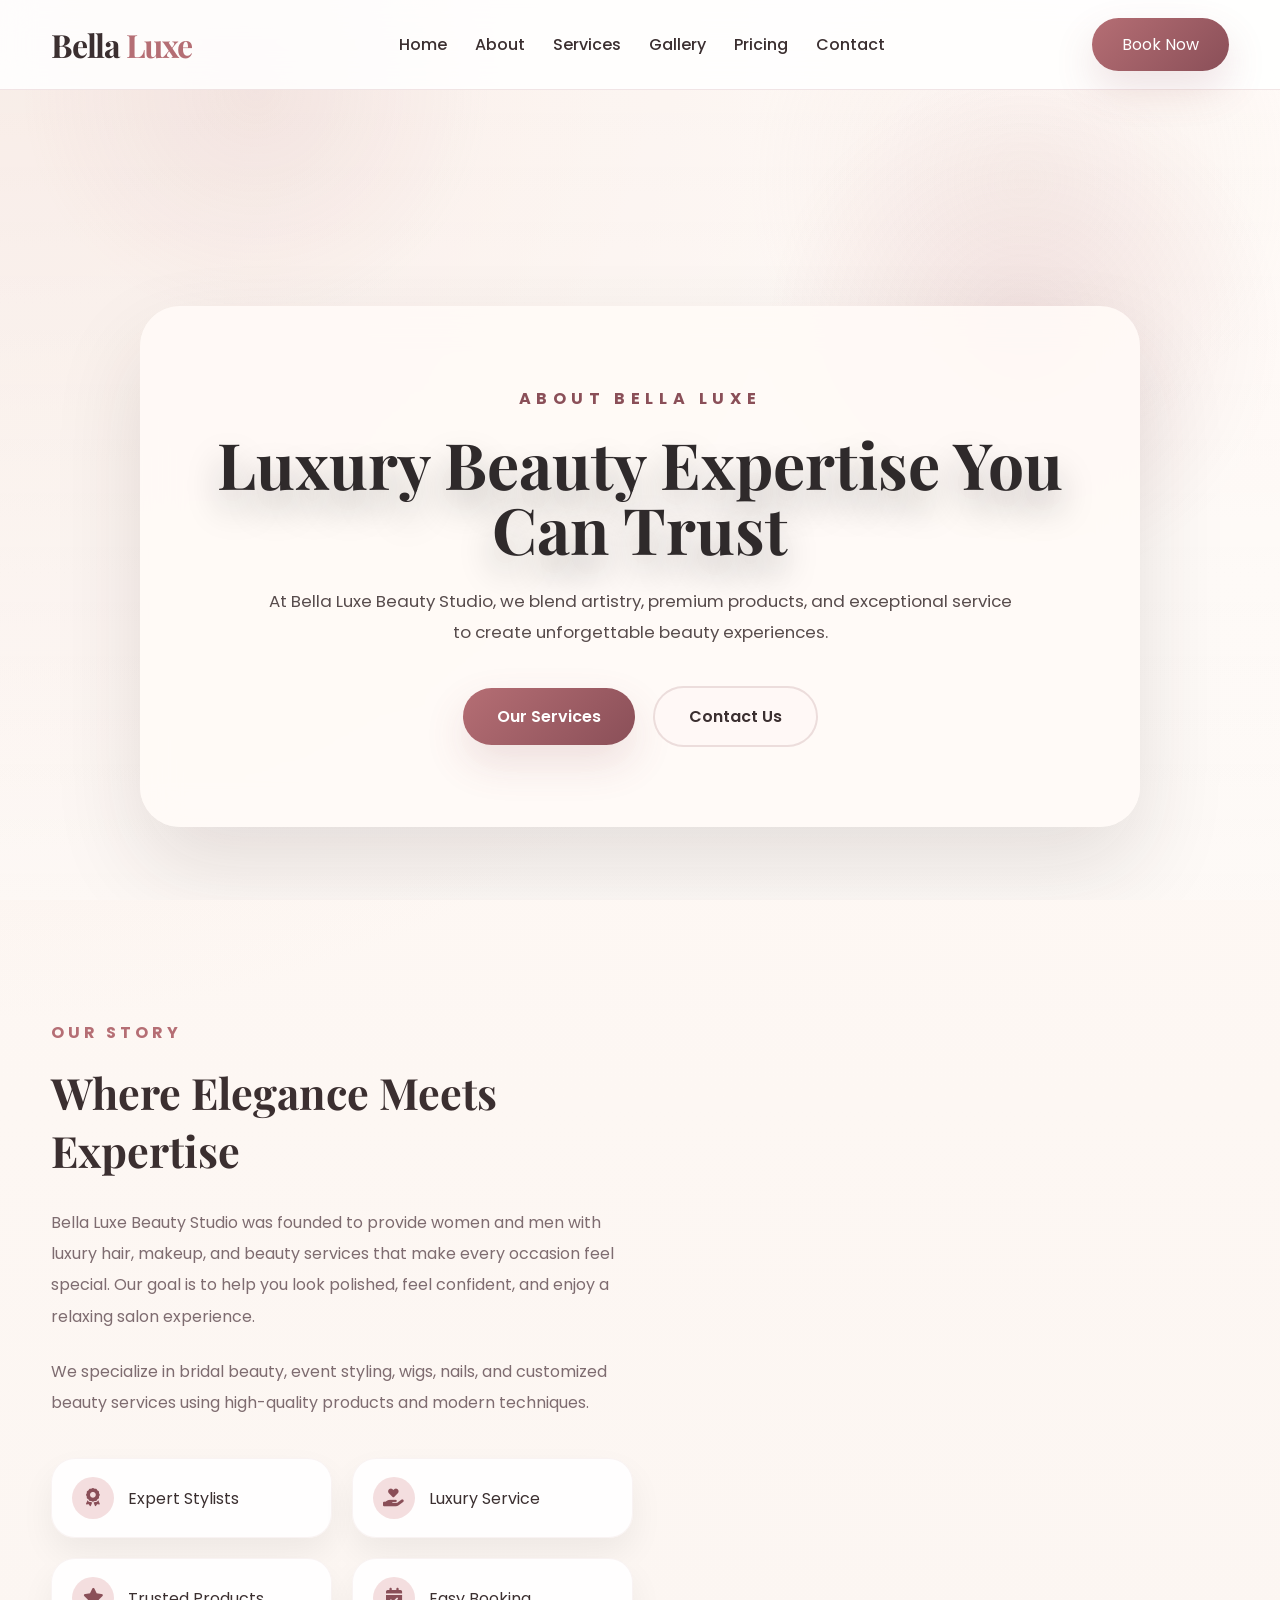
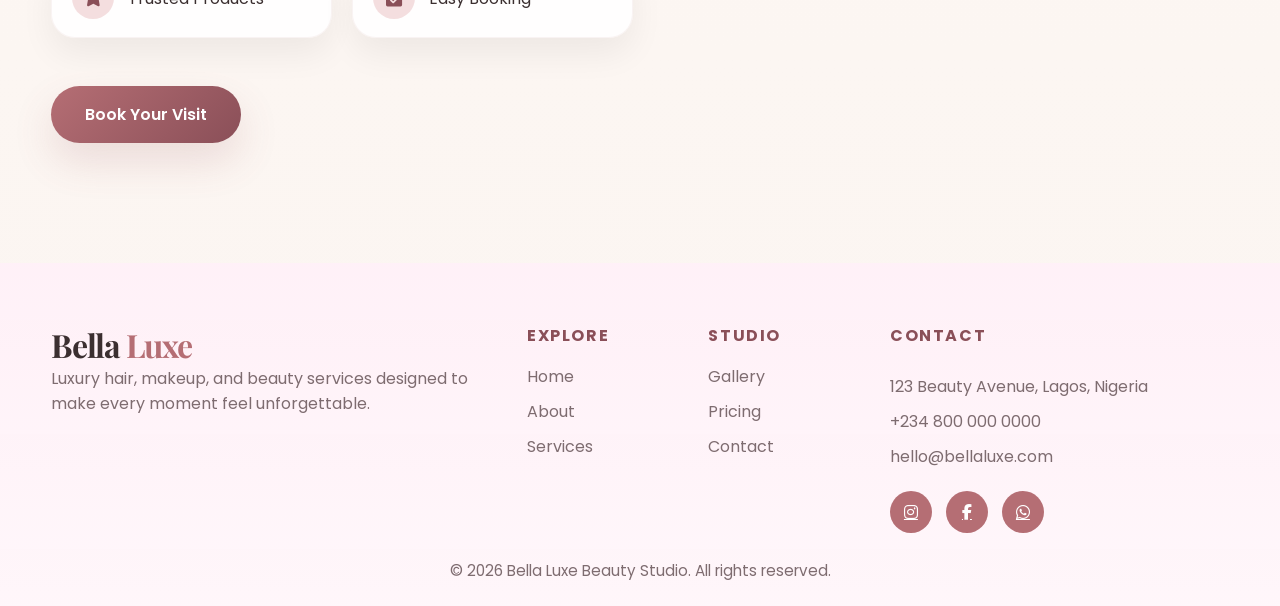
==== about.html @ d99e4353 "Initial commit" ====
<!DOCTYPE html>
<html lang="en">
<head>
    <meta charset="UTF-8">
    <meta name="viewport" content="width=device-width, initial-scale=1.0">
    <title>About | Bella Luxe Beauty Studio</title>
    <link rel="preconnect" href="https://fonts.googleapis.com">
    <link rel="preconnect" href="https://fonts.gstatic.com" crossorigin>
    <link href="https://fonts.googleapis.com/css2?family=Playfair+Display:wght@600;700&family=Poppins:wght@300;400;500;600&display=swap" rel="stylesheet">
    <link rel="stylesheet" href="css/style.css">
    <link rel="stylesheet" href="https://cdnjs.cloudflare.com/ajax/libs/font-awesome/6.7.2/css/all.min.css">
</head>
<body>
<header>
<nav class="navbar">
    <div class="logo">Bella <span>Luxe</span></div>
    <ul class="nav-links">
        <li><a href="index.html">Home</a></li>
        <li><a href="about.html">About</a></li>
        <li><a href="services.html">Services</a></li>
        <li><a href="gallery.html">Gallery</a></li>
        <li><a href="pricing.html">Pricing</a></li>
        <li><a href="contact.html">Contact</a></li>
    </ul>
    <a href="contact.html" class="book-btn">Book Now</a>
</nav>
</header>
<section class="hero">
    <div class="overlay"></div>
    <div class="hero-content">
        <h3>About Bella Luxe</h3>
        <h1>Luxury Beauty Expertise You Can Trust</h1>
        <p>At Bella Luxe Beauty Studio, we blend artistry, premium products, and exceptional service to create unforgettable beauty experiences.</p>
        <div class="hero-buttons">
            <a href="services.html" class="btn">Our Services</a>
            <a href="contact.html" class="btn-outline">Contact Us</a>
        </div>
    </div>
</section>
<section class="about">
    <div class="about-content">
        <h4>OUR STORY</h4>
        <h2>Where Elegance Meets Expertise</h2>
        <p>Bella Luxe Beauty Studio was founded to provide women and men with luxury hair, makeup, and beauty services that make every occasion feel special. Our goal is to help you look polished, feel confident, and enjoy a relaxing salon experience.</p>
        <p>We specialize in bridal beauty, event styling, wigs, nails, and customized beauty services using high-quality products and modern techniques.</p>
        <div class="about-features">
            <div class="feature"><i class="fa-solid fa-award"></i><span>Expert Stylists</span></div>
            <div class="feature"><i class="fa-solid fa-hand-holding-heart"></i><span>Luxury Service</span></div>
            <div class="feature"><i class="fa-solid fa-star"></i><span>Trusted Products</span></div>
            <div class="feature"><i class="fa-solid fa-calendar-check"></i><span>Easy Booking</span></div>
        </div>
        <a href="contact.html" class="btn">Book Your Visit</a>
    </div>
</section>
<footer class="footer">
    <div class="footer-container">
        <div class="footer-brand">
            <div class="logo">Bella <span>Luxe</span></div>
            <p>Luxury hair, makeup, and beauty services designed to make every moment feel unforgettable.</p>
        </div>
        <div class="footer-links">
            <div>
                <h4>Explore</h4>
                <a href="index.html">Home</a>
                <a href="about.html">About</a>
                <a href="services.html">Services</a>
            </div>
            <div>
                <h4>Studio</h4>
                <a href="gallery.html">Gallery</a>
                <a href="pricing.html">Pricing</a>
                <a href="contact.html">Contact</a>
            </div>
        </div>
        <div class="footer-contact">
            <h4>Contact</h4>
            <p>123 Beauty Avenue, Lagos, Nigeria</p>
            <p>+234 800 000 0000</p>
            <p>hello@bellaluxe.com</p>
            <div class="social-icons">
                <a href="#" aria-label="Instagram"><i class="fa-brands fa-instagram"></i></a>
                <a href="#" aria-label="Facebook"><i class="fa-brands fa-facebook-f"></i></a>
                <a href="#" aria-label="WhatsApp"><i class="fa-brands fa-whatsapp"></i></a>
            </div>
        </div>
    </div>
    <p class="footer-copy">© 2026 Bella Luxe Beauty Studio. All rights reserved.</p>
</footer>
<script src="js/script.js"></script>
</body>
</html>
---- css/style.css ----
﻿/* ===========================
   BELLA LUXE AESTHETIC STYLES
=========================== */
:root {
    --bg: #fbf5f1;
    --surface: #ffffff;
    --surface-soft: #fff8f3;
    --surface-border: rgba(179, 110, 116, 0.18);
    --text: #3b2f30;
    --text-muted: #7e6c70;
    --accent: #b56e74;
    --accent-soft: #f4dedf;
    --accent-strong: #8a4f58;
    --highlight: #d6b1a6;
    --shadow: 0 18px 50px rgba(47, 36, 37, 0.07);
    --radius: 28px;
    --transition: 0.35s ease;
}

* {
    margin: 0;
    padding: 0;
    box-sizing: border-box;
}

html {
    scroll-behavior: smooth;
}

body {
    min-height: 100vh;
    font-family: 'Poppins', sans-serif;
    color: var(--text);
    overflow-x: hidden;
    background: radial-gradient(circle at top left, rgba(245, 229, 222, 0.9), transparent 40%),
                linear-gradient(180deg, #fff9f5 0%, #fbf5f1 100%);
}

img {
    max-width: 100%;
    display: block;
}

a {
    color: inherit;
}

button,
input,
textarea,
select {
    font: inherit;
}

body::before {
    content: '';
    position: fixed;
    inset: 0;
    background: radial-gradient(circle at 20% 10%, rgba(181, 110, 116, 0.12), transparent 18%),
                radial-gradient(circle at 80% 20%, rgba(214, 177, 166, 0.16), transparent 22%);
    pointer-events: none;
    z-index: -1;
}

/* ===========================
   HEADER
=========================== */

header {
    position: fixed;
    inset: 0 0 auto 0;
    z-index: 999;
    width: 100%;
    background: rgba(255, 255, 255, 0.88);
    backdrop-filter: blur(16px);
    border-bottom: 1px solid rgba(179, 110, 116, 0.18);
}

.navbar {
    width: min(1180px, 92%);
    margin: auto;
    display: flex;
    align-items: center;
    justify-content: space-between;
    gap: 24px;
    padding: 18px 0;
}

.logo {
    font-family: 'Playfair Display', serif;
    font-size: 2rem;
    font-weight: 700;
    letter-spacing: -.04em;
}

.logo span {
    color: var(--accent);
}

.nav-links {
    display: flex;
    gap: 28px;
    list-style: none;
    align-items: center;
}

.nav-links a {
    color: var(--text);
    text-decoration: none;
    font-weight: 500;
    transition: color var(--transition);
}

.nav-links a:hover,
.nav-links a:focus {
    color: var(--accent);
}

.book-btn {
    display: inline-flex;
    align-items: center;
    justify-content: center;
    padding: 14px 30px;
    background: linear-gradient(135deg, var(--accent), var(--accent-strong));
    color: #fff;
    border-radius: 999px;
    text-decoration: none;
    box-shadow: 0 18px 40px rgba(147, 79, 88, 0.16);
    transition: transform var(--transition), box-shadow var(--transition);
}

.book-btn:hover {
    transform: translateY(-2px);
    box-shadow: 0 24px 48px rgba(147, 79, 88, 0.2);
}

.menu-btn {
    display: none;
    font-size: 1.9rem;
    color: var(--accent);
    cursor: pointer;
}

/* ===========================
   HERO
=========================== */

.hero {
    min-height: calc(100vh - 86px);
    margin-top: 86px;
    position: relative;
    display: grid;
    place-items: center;
    background: linear-gradient(180deg, rgba(255,255,255,0.22), rgba(255,255,255,0.28)),
                url('https://images.unsplash.com/photo-1494790108377-be9c29b29330?auto=format&fit=crop&w=1600&q=80') center/cover no-repeat;
    overflow: hidden;
}

.hero::after {
    content: '';
    position: absolute;
    inset: 0;
    background: radial-gradient(circle at 80% 30%, rgba(181, 110, 116, 0.14), transparent 22%);
}

.hero-content {
    position: relative;
    z-index: 2;
    width: min(1000px, 92%);
    text-align: center;
    color: #2f2a2b;
    padding: 80px 36px;
    border-radius: 40px;
    backdrop-filter: blur(18px);
    background: rgba(255, 250, 247, 0.92);
    box-shadow: 0 40px 90px rgba(47, 36, 37, 0.12);
}

.hero h3 {
    font-size: 1rem;
    letter-spacing: 0.35em;
    text-transform: uppercase;
    margin-bottom: 20px;
    color: var(--accent-strong);
}

.hero h1 {
    font-family: 'Playfair Display', serif;
    font-size: clamp(3rem, 5vw, 5.4rem);
    line-height: 1.02;
    margin-bottom: 24px;
    text-shadow: 0 18px 35px rgba(0,0,0,.28);
}

.hero p {
    font-size: 1.05rem;
    max-width: 760px;
    margin: 0 auto 38px;
    color: rgba(59, 47, 48, 0.86);
    line-height: 1.85;
}

.hero-buttons {
    display: flex;
    justify-content: center;
    align-items: center;
    gap: 18px;
    flex-wrap: wrap;
}

.btn,
.btn-outline {
    display: inline-flex;
    align-items: center;
    justify-content: center;
    padding: 16px 34px;
    border-radius: 999px;
    font-weight: 600;
    transition: all var(--transition);
    text-decoration: none;
}

.btn {
    background: linear-gradient(135deg, var(--accent), var(--accent-strong));
    color: #fff;
    box-shadow: 0 18px 40px rgba(147, 79, 88, 0.16);
}

.btn:hover {
    transform: translateY(-2px);
}

.btn-outline {
    border: 2px solid rgba(149, 96, 102, 0.18);
    color: var(--text);
    background: rgba(255, 249, 246, 0.88);
}

.btn-outline:hover {
    background: rgba(255,255,255,0.95);
    color: var(--accent-strong);
}

/* ===========================
   WELCOME
=========================== */

.welcome {
    width: min(1180px, 90%);
    max-width: 1100px;
    margin: 100px auto 0;
    text-align: center;
}

.welcome h2 {
    font-family: 'Playfair Display', serif;
    font-size: clamp(2.4rem, 3vw, 3.2rem);
    color: var(--accent);
    margin-bottom: 20px;
}

.welcome p {
    max-width: 720px;
    margin: 0 auto;
    font-size: 1.08rem;
    color: var(--text-muted);
    line-height: 1.9;
}

/* ===========================
   ABOUT
=========================== */

.about {
    width: min(1180px, 92%);
    margin: 120px auto;
    display: grid;
    grid-template-columns: 1.05fr 0.95fr;
    gap: 70px;
    align-items: center;
}

.about-image {
    position: relative;
}

.about-image::before {
    content: '';
    position: absolute;
    inset: -18px 12px 12px -18px;
    background: rgba(179, 110, 116, 0.08);
    border-radius: 30px;
    z-index: -1;
}

.about-image img {
    width: 100%;
    border-radius: 32px;
    object-fit: cover;
    box-shadow: var(--shadow);
}

.about-content h4 {
    color: var(--accent);
    letter-spacing: 0.25em;
    margin-bottom: 18px;
    text-transform: uppercase;
}

.about-content h2 {
    font-family: 'Playfair Display', serif;
    font-size: clamp(2.7rem, 3vw, 3.6rem);
    margin-bottom: 28px;
}

.about-content p {
    margin-bottom: 24px;
    color: var(--text-muted);
    line-height: 1.95;
}

.about-features {
    display: grid;
    grid-template-columns: repeat(2, minmax(0, 1fr));
    gap: 20px;
    margin: 40px 0;
}

.feature {
    display: flex;
    align-items: center;
    gap: 14px;
    background: rgba(255, 255, 255, 0.88);
    border: 1px solid rgba(179, 110, 116, 0.08);
    border-radius: 24px;
    padding: 18px 20px;
    box-shadow: 0 16px 34px rgba(0, 0, 0, 0.06);
}

.feature i {
    width: 42px;
    height: 42px;
    display: grid;
    place-items: center;
    border-radius: 50%;
    background: var(--accent-soft);
    color: var(--accent-strong);
    font-size: 1.15rem;
}

.about-content .btn {
    margin-top: 8px;
}

/* ===========================
   SERVICES
=========================== */

.services {
    width: min(1180px, 92%);
    margin: 120px auto;
}

.section-title {
    text-align: center;
    max-width: 760px;
    margin: auto 0 65px;
}

.section-title h4 {
    color: var(--accent);
    letter-spacing: 0.3em;
    text-transform: uppercase;
    margin-bottom: 12px;
}

.section-title h2 {
    font-family: 'Playfair Display', serif;
    font-size: clamp(2.6rem, 3vw, 3.4rem);
    margin-bottom: 18px;
}

.section-title p {
    color: var(--text-muted);
    line-height: 1.9;
}

.services-grid {
    display: grid;
    grid-template-columns: repeat(auto-fit, minmax(260px, 1fr));
    gap: 28px;
}

.service-card {
    background: rgba(255,255,255,0.92);
    padding: 40px 32px;
    border-radius: 32px;
    text-align: center;
    border: 1px solid rgba(179, 110, 116, 0.08);
    box-shadow: var(--shadow);
    transition: transform var(--transition), box-shadow var(--transition);
}

.service-card:hover {
    transform: translateY(-10px);
    box-shadow: 0 30px 70px rgba(0, 0, 0, 0.12);
}

.service-icon {
    width: 90px;
    height: 90px;
    margin: auto 0 24px;
    border-radius: 50%;
    background: var(--accent-soft);
    display: grid;
    place-items: center;
}

.service-icon i {
    color: var(--accent-strong);
    font-size: 2rem;
}

.service-card h3 {
    margin-bottom: 14px;
    font-size: 1.45rem;
}

.service-card p {
    color: var(--text-muted);
    line-height: 1.8;
}

/* ===========================
   GALLERY
=========================== */

.gallery {
    width: min(1180px, 92%);
    margin: 120px auto;
}

.gallery-grid {
    display: grid;
    grid-template-columns: repeat(3, minmax(0, 1fr));
    gap: 22px;
}

.gallery-item {
    position: relative;
    overflow: hidden;
    border-radius: 28px;
    min-height: 320px;
    background: linear-gradient(180deg, rgba(255,255,255,0.08), rgba(255,255,255,0.02));
}

.gallery-item.large {
    grid-row: span 2;
}

.gallery-item img {
    width: 100%;
    height: 100%;
    object-fit: cover;
    transition: transform 0.7s ease;
}

.gallery-overlay {
    position: absolute;
    inset: 0;
    display: grid;
    place-items: center;
    background: linear-gradient(180deg, rgba(179, 110, 116, 0.08), rgba(179, 110, 116, 0.45));
    opacity: 0;
    transition: opacity 0.35s ease;
}

.gallery-overlay h3 {
    color: #fff;
    font-family: 'Playfair Display', serif;
    font-size: 1.8rem;
    text-align: center;
    padding: 0 16px;
}

.gallery-item:hover img {
    transform: scale(1.12);
}

.gallery-item:hover .gallery-overlay {
    opacity: 1;
}

/* ===========================
   PRICING
=========================== */

.pricing {
    width: min(1180px, 92%);
    margin: 120px auto;
}

.pricing-grid {
    display: grid;
    grid-template-columns: repeat(auto-fit, minmax(260px, 1fr));
    gap: 30px;
}

.price-card {
    background: rgba(255,255,255,0.96);
    padding: 44px 36px;
    border-radius: 32px;
    text-align: center;
    border: 1px solid rgba(179, 110, 116, 0.08);
    box-shadow: var(--shadow);
    transition: transform var(--transition), box-shadow var(--transition);
}

.price-card:hover {
    transform: translateY(-10px);
    box-shadow: 0 32px 72px rgba(0, 0, 0, 0.12);
}

.price-card h3 {
    font-size: 1.5rem;
    margin-bottom: 18px;
}

.price-card h1 {
    color: var(--accent);
    font-size: 3rem;
    margin-bottom: 24px;
}

.price-card ul {
    list-style: none;
    margin-bottom: 36px;
    padding: 0;
}

.price-card ul li {
    margin: 14px 0;
    color: var(--text-muted);
    line-height: 1.8;
}

.price-card ul li::before {
    content: '✔';
    color: var(--accent);
    margin-right: 10px;
}

.featured {
    position: relative;
    border: 2px solid rgba(179, 110, 116, 0.14);
}

.featured::before {
    content: '';
    position: absolute;
    inset: 0;
    border-radius: inherit;
    background: rgba(179, 110, 116, 0.03);
    pointer-events: none;
}

.popular {
    position: absolute;
    top: -16px;
    left: 50%;
    transform: translateX(-50%);
    background: var(--accent);
    color: white;
    padding: 10px 22px;
    border-radius: 999px;
    font-size: 0.9rem;
    font-weight: 700;
}

/* ===========================
   TESTIMONIALS
=========================== */

.testimonials {
    width: min(1180px, 92%);
    margin: 120px auto;
}

.testimonial-grid {
    display: grid;
    grid-template-columns: repeat(auto-fit, minmax(280px, 1fr));
    gap: 28px;
}

.testimonial-card {
    background: rgba(255,255,255,0.95);
    padding: 40px 34px;
    border-radius: 32px;
    text-align: center;
    box-shadow: var(--shadow);
    transition: transform var(--transition), box-shadow var(--transition);
}

.testimonial-card:hover {
    transform: translateY(-8px);
    box-shadow: 0 26px 62px rgba(0, 0, 0, 0.12);
}

.testimonial-card img {
    width: 100px;
    height: 100px;
    border-radius: 50%;
    object-fit: cover;
    margin: 0 auto 20px;
    border: 6px solid rgba(255,255,255,0.75);
}

.testimonial-card h3 {
    margin-bottom: 14px;
}

.stars {
    color: #ffd166;
    font-size: 1.2rem;
    margin-bottom: 16px;
}

.testimonial-card p {
    color: var(--text-muted);
    line-height: 1.9;
}

/* ===========================
   BOOKING
=========================== */

.booking {
    background: linear-gradient(180deg, rgba(255, 239, 247, 0.9), rgba(255, 245, 250, 0.9));
    padding: 100px 0;
}

.booking-content {
    width: min(820px, 92%);
    margin: auto;
    text-align: center;
    background: rgba(255,255,255,0.94);
    border-radius: 40px;
    padding: 58px 40px;
    box-shadow: var(--shadow);
}

.booking-content h4 {
    color: var(--accent);
    letter-spacing: 0.3em;
    text-transform: uppercase;
    margin-bottom: 18px;
}

.booking-content h2 {
    font-family: 'Playfair Display', serif;
    font-size: clamp(2.6rem, 3vw, 3.4rem);
    margin-bottom: 20px;
}

.booking-content p {
    color: var(--text-muted);
    margin-bottom: 38px;
    line-height: 1.9;
}

.booking-form {
    display: grid;
    gap: 18px;
}

.booking-form input,
.booking-form select,
.booking-form textarea {
    width: 100%;
    padding: 18px 20px;
    background: #fff;
    border: 1px solid rgba(179, 110, 116, 0.16);
    border-radius: 18px;
    color: var(--text);
    outline: none;
    transition: border-color var(--transition), box-shadow var(--transition);
}

.booking-form input:focus,
.booking-form select:focus,
.booking-form textarea:focus {
    border-color: rgba(179, 110, 116, 0.4);
    box-shadow: 0 0 0 4px rgba(179, 110, 116, 0.08);
}

.booking-form textarea {
    min-height: 150px;
    resize: vertical;
}

.booking-form button {
    width: fit-content;
    justify-self: center;
}

/* ===========================
   CONTACT
=========================== */

.contact {
    width: min(1180px, 92%);
    margin: 120px auto 180px;
}

.contact-container {
    display: grid;
    grid-template-columns: 1.05fr 0.95fr;
    gap: 40px;
}

.contact-info {
    display: grid;
    gap: 24px;
}

.contact-card {
    background: rgba(255,255,255,0.96);
    padding: 32px;
    border-radius: 28px;
    box-shadow: var(--shadow);
    border: 1px solid rgba(179, 110, 116, 0.08);
}

.contact-card i {
    color: var(--accent);
    font-size: 2.2rem;
    margin-bottom: 16px;
}

.contact-card h3 {
    margin-bottom: 10px;
}

.contact-card p {
    color: var(--text-muted);
    line-height: 1.8;
}

.contact-card a {
    display: inline-block;
    margin-top: 12px;
    color: var(--accent-strong);
    text-decoration: none;
    font-weight: 600;
}

.map iframe {
    width: 100%;
    height: 100%;
    min-height: 520px;
    border: 0;
    border-radius: 28px;
    box-shadow: var(--shadow);
}

/* ===========================
   ANIMATIONS
=========================== */

header.sticky {
    box-shadow: 0 18px 45px rgba(0, 0, 0, 0.1);
}

.about,
.services,
.gallery,
.pricing,
.testimonials,
.booking,
.contact {
    opacity: 0;
    transform: translateY(40px);
    transition: opacity 0.8s ease, transform 0.8s ease;
}

.show {
    opacity: 1;
    transform: translateY(0);
}

/* ===========================
   RESPONSIVE
=========================== */

@media (max-width: 1024px) {
    .about,
    .contact-container,
    .hero-content,
    .booking-content {
        width: min(1000px, 94%);
    }
}

@media (max-width: 900px) {
    .navbar {
        width: 94%;
    }

    .about,
    .contact-container,
    .pricing-grid,
    .services-grid,
    .testimonial-grid,
    .gallery-grid {
        grid-template-columns: 1fr;
    }

    .about {
        margin: 90px auto 0;
    }

    .about-content {
        text-align: center;
    }

    .about-features,
    .booking-form {
        gap: 16px;
    }
}

@media (max-width: 768px) {
    header {
        position: relative;
    }

    .hero {
        min-height: 80vh;
    }

    .hero-content {
        padding: 50px 24px;
        border-radius: 28px;
    }

    .nav-links {
        position: fixed;
        inset: 86px 0 auto 0;
        display: none;
        flex-direction: column;
        gap: 0;
        padding: 28px 24px;
        background: rgba(255,255,255,0.97);
        border-top: 1px solid rgba(179, 110, 116, 0.12);
        box-shadow: 0 18px 40px rgba(0,0,0,0.12);
    }

    .nav-links.show {
        display: flex;
    }

    .nav-links li {
        margin: 0;
    }

    .nav-links a {
        padding: 16px 0;
        border-bottom: 1px solid rgba(179, 110, 116, 0.08);
    }

    .book-btn {
        display: none;
    }

    .menu-btn {
        display: block;
    }

    .gallery-grid {
        gap: 18px;
    }

    .map iframe {
        min-height: 320px;
    }
}

@media (max-width: 580px) {
    .hero h1 {
        font-size: clamp(2.6rem, 10vw, 3.3rem);
    }

    .hero p,
    .section-title p,
    .about-content p,
    .testimonial-card p,
    .booking-content p,
    .contact-card p {
        font-size: 0.98rem;
    }

    .hero-buttons,
    .booking-form {
        gap: 14px;
    }
}

/* ===========================
   FOOTER
=========================== */

.footer {
    background: linear-gradient(180deg, rgba(255, 240, 247, 0.95), rgba(255, 246, 250, 0.96));
    padding: 60px 0 24px;
}

.footer-container {
    width: min(1180px, 92%);
    margin: auto;
    display: grid;
    grid-template-columns: 1.2fr 0.9fr 0.9fr;
    gap: 24px;
    align-items: start;
}

.footer-brand p,
.footer-contact p,
.footer-links a {
    color: var(--text-muted);
}

.footer-links {
    display: grid;
    grid-template-columns: repeat(2, minmax(0, 1fr));
    gap: 24px;
}

.footer-links h4,
.footer-contact h4 {
    color: var(--accent-strong);
    margin-bottom: 16px;
    font-size: 1rem;
    letter-spacing: 0.1em;
    text-transform: uppercase;
}

.footer-links a {
    display: block;
    margin-bottom: 10px;
    text-decoration: none;
    transition: color var(--transition);
}

.footer-links a:hover {
    color: var(--accent);
}

.footer-contact {
    display: grid;
    gap: 10px;
}

.social-icons {
    display: flex;
    gap: 14px;
    margin-top: 12px;
}

.social-icons a {
    display: inline-flex;
    align-items: center;
    justify-content: center;
    width: 42px;
    height: 42px;
    color: #fff;
    background: var(--accent);
    border-radius: 50%;
    transition: transform var(--transition), background var(--transition);
}

.social-icons a:hover {
    transform: translateY(-2px);
    background: var(--accent-strong);
}

.footer-copy {
    width: min(1180px, 92%);
    margin: 26px auto 0;
    text-align: center;
    color: var(--text-muted);
    font-size: 0.95rem;
}

@media (max-width: 900px) {
    .footer-container {
        grid-template-columns: 1fr;
    }
}
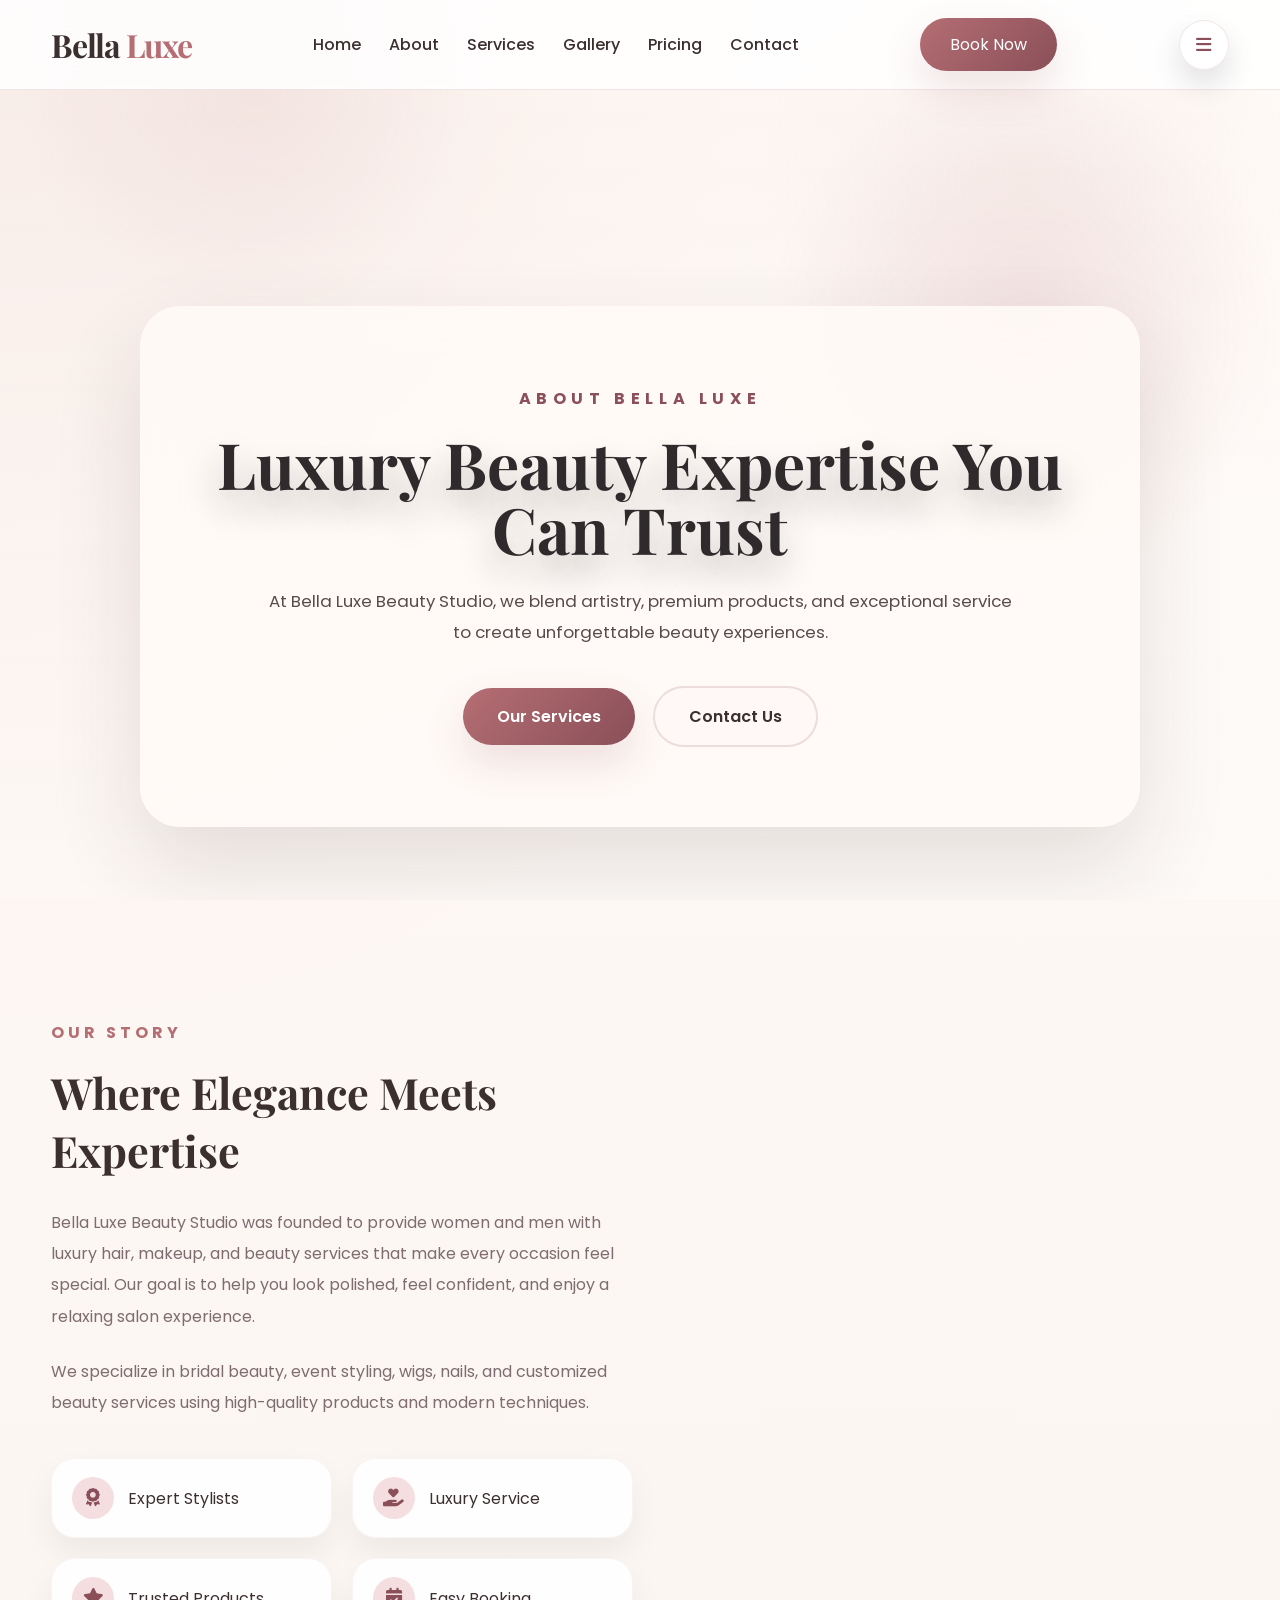
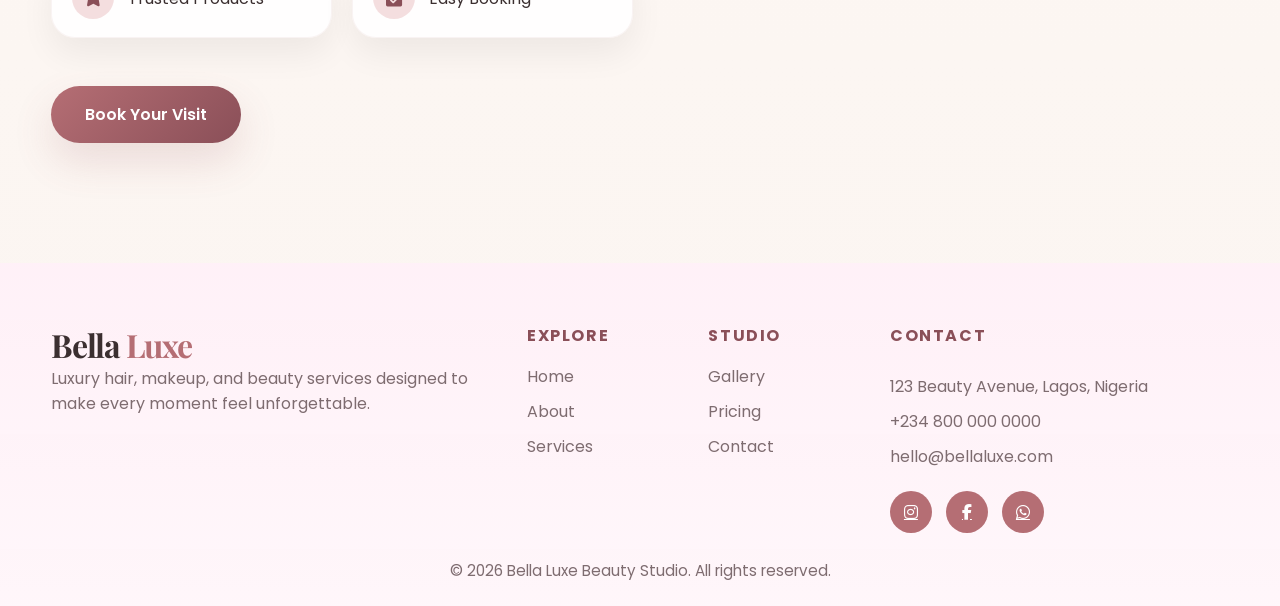
==== commit a2fe8eb9: "bella luxe beauty salon" ====
--- a/about.html
+++ b/about.html
@@ -3,7 +3,7 @@
 <head>
     <meta charset="UTF-8">
     <meta name="viewport" content="width=device-width, initial-scale=1.0">
-    <title>About | Bella Luxe Beauty Studio</title>
+    <title>About | Bella Luxe Beauty Salon</title>
     <link rel="preconnect" href="https://fonts.googleapis.com">
     <link rel="preconnect" href="https://fonts.gstatic.com" crossorigin>
     <link href="https://fonts.googleapis.com/css2?family=Playfair+Display:wght@600;700&family=Poppins:wght@300;400;500;600&display=swap" rel="stylesheet">
--- a/css/style.css
+++ b/css/style.css
@@ -136,9 +136,17 @@
 
 .menu-btn {
     display: none;
-    font-size: 1.9rem;
-    color: var(--accent);
+    font-size: 1.1rem;
+    color: var(--accent-strong);
+    background: rgba(255, 255, 255, 0.95);
+    border: 1px solid rgba(179, 110, 116, 0.18);
+    width: 50px;
+    height: 50px;
+    border-radius: 50%;
+    display: grid;
+    place-items: center;
     cursor: pointer;
+    box-shadow: 0 14px 30px rgba(0, 0, 0, 0.12);
 }
 
 /* ===========================
@@ -849,10 +857,13 @@
         display: none;
         flex-direction: column;
         gap: 0;
-        padding: 28px 24px;
-        background: rgba(255,255,255,0.97);
+        padding: 28px 24px 18px;
+        background: rgba(255,255,255,0.98);
         border-top: 1px solid rgba(179, 110, 116, 0.12);
-        box-shadow: 0 18px 40px rgba(0,0,0,0.12);
+        box-shadow: 0 24px 60px rgba(0,0,0,0.14);
+        height: calc(100vh - 86px);
+        overflow-y: auto;
+        z-index: 998;
     }
 
     .nav-links.show {
@@ -866,6 +877,7 @@
     .nav-links a {
         padding: 16px 0;
         border-bottom: 1px solid rgba(179, 110, 116, 0.08);
+        font-size: 1rem;
     }
 
     .book-btn {
@@ -874,6 +886,19 @@
 
     .menu-btn {
         display: block;
+        position: absolute;
+        top: 22px;
+        right: 24px;
+        background: var(--accent);
+        color: #fff;
+        width: 48px;
+        height: 48px;
+        border-radius: 50%;
+        display: grid;
+        place-items: center;
+        box-shadow: 0 18px 40px rgba(147, 79, 88, 0.18);
+        cursor: pointer;
+        z-index: 1100;
     }
 
     .gallery-grid {
@@ -902,6 +927,87 @@
     .hero-buttons,
     .booking-form {
         gap: 14px;
+    }
+}
+
+@media (max-width: 480px) {
+    .navbar {
+        padding: 12px 0;
+        position: relative;
+    }
+
+    .logo {
+        font-size: 1.35rem;
+    }
+
+    .hero {
+        min-height: 82vh;
+        margin-top: 72px;
+    }
+
+    .hero-content {
+        width: min(100%, 94%);
+        padding: 34px 16px;
+        border-radius: 22px;
+    }
+
+    .hero h1 {
+        font-size: clamp(2.1rem, 8vw, 2.7rem);
+    }
+
+    .hero h3 {
+        font-size: 0.8rem;
+        letter-spacing: 0.22em;
+        margin-bottom: 12px;
+    }
+
+    .hero-buttons {
+        flex-direction: column;
+        align-items: stretch;
+    }
+
+    .btn,
+    .btn-outline {
+        width: 100%;
+    }
+
+    .section-title h2 {
+        font-size: 1.8rem;
+    }
+
+    .nav-links {
+        inset: 72px 0 auto 0;
+        height: calc(100vh - 72px);
+        padding: 20px 18px 16px;
+    }
+
+    .menu-btn {
+        top: 14px;
+        right: 14px;
+        width: 44px;
+        height: 44px;
+    }
+
+    .testimonial-card,
+    .contact-card,
+    .booking-form,
+    .about-card,
+    .service-card,
+    .pricing-card {
+        padding: 18px;
+    }
+
+    .footer {
+        padding: 42px 0 20px;
+    }
+
+    .footer-links {
+        grid-template-columns: 1fr;
+        gap: 16px;
+    }
+
+    .social-icons {
+        flex-wrap: wrap;
     }
 }
 
